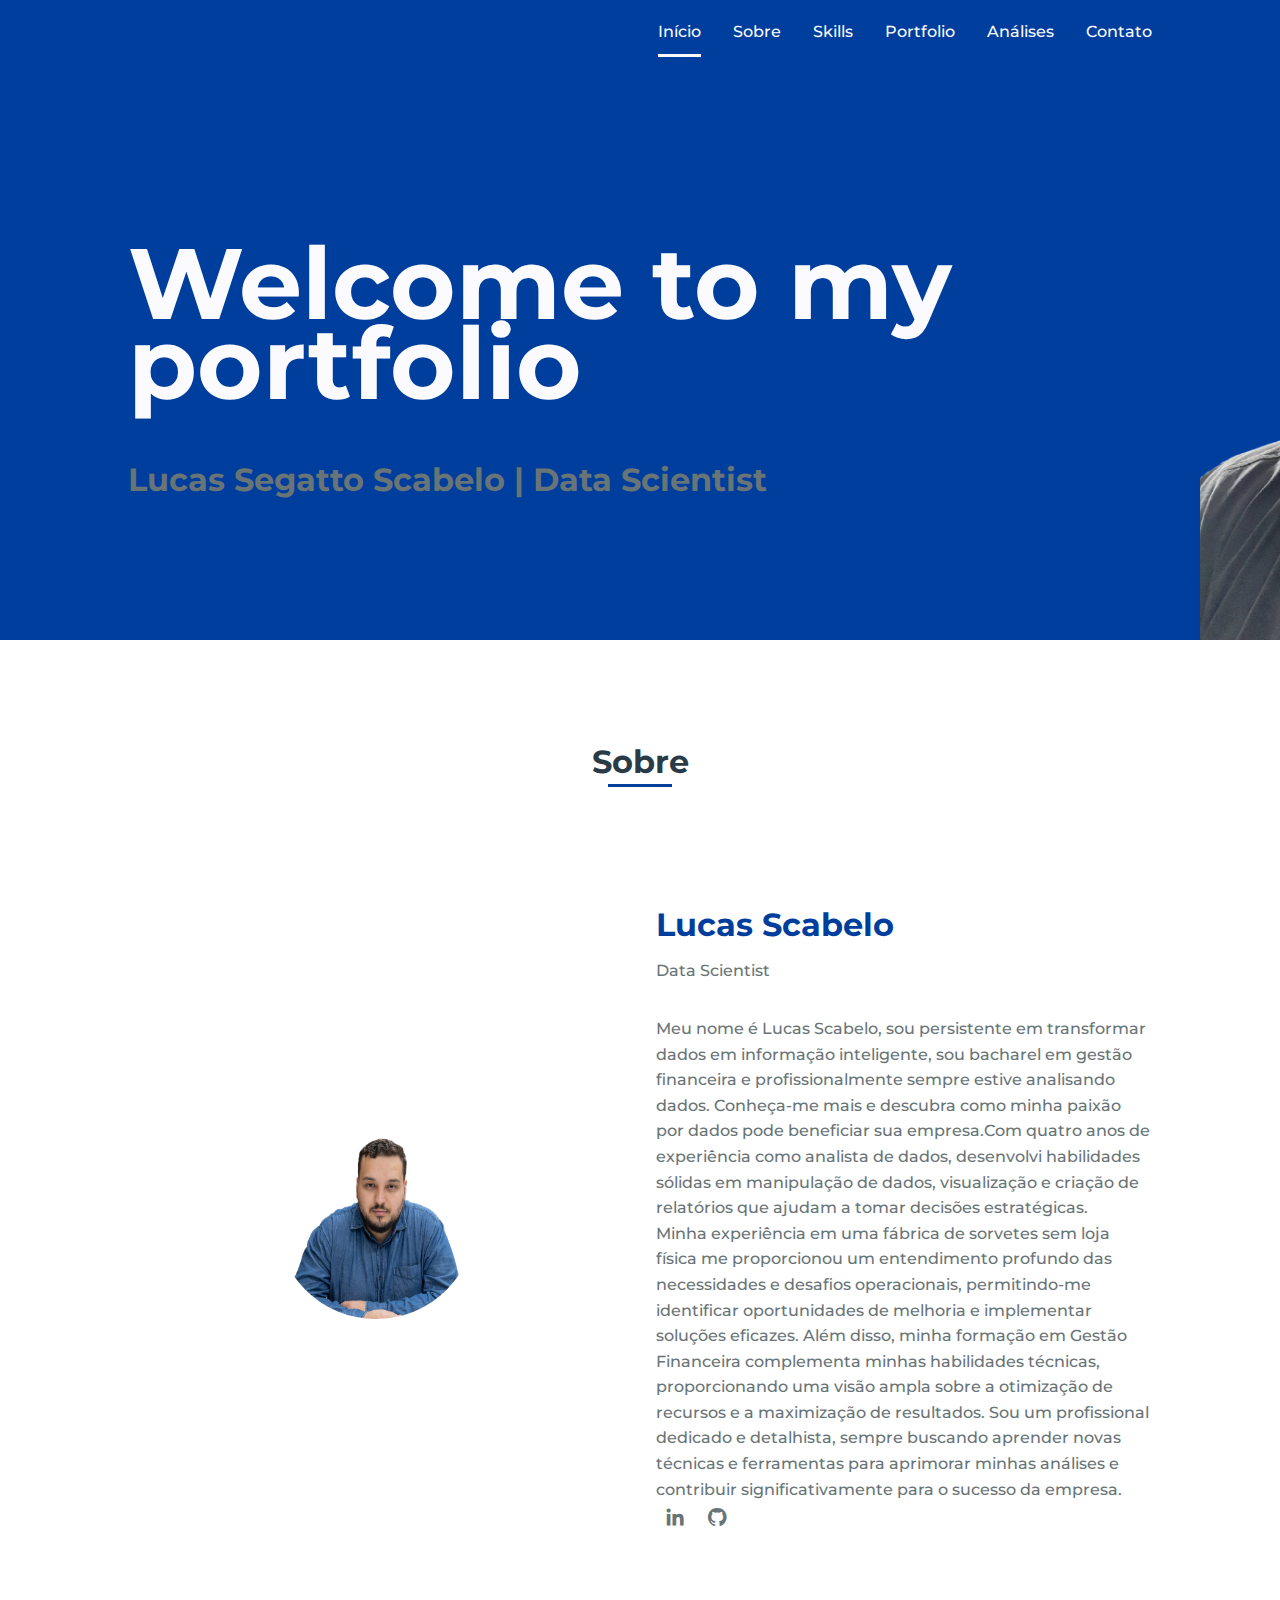
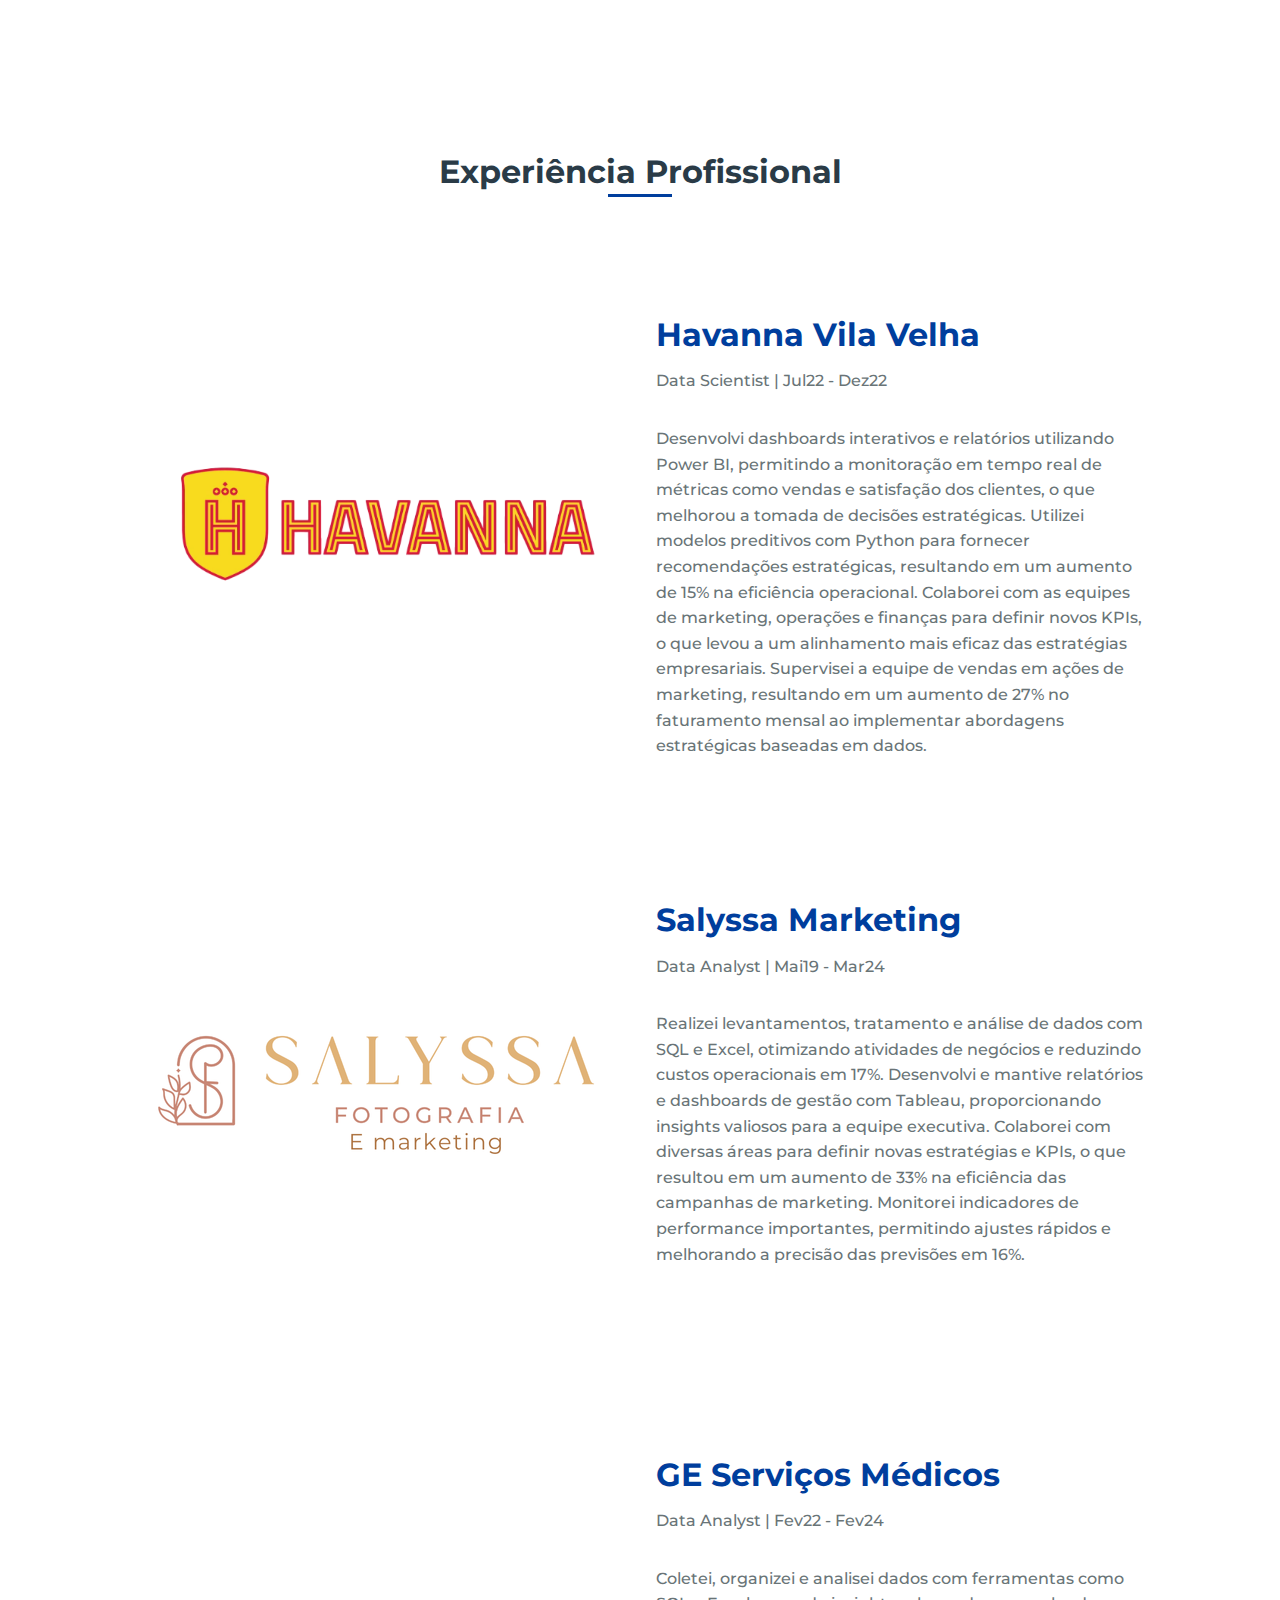
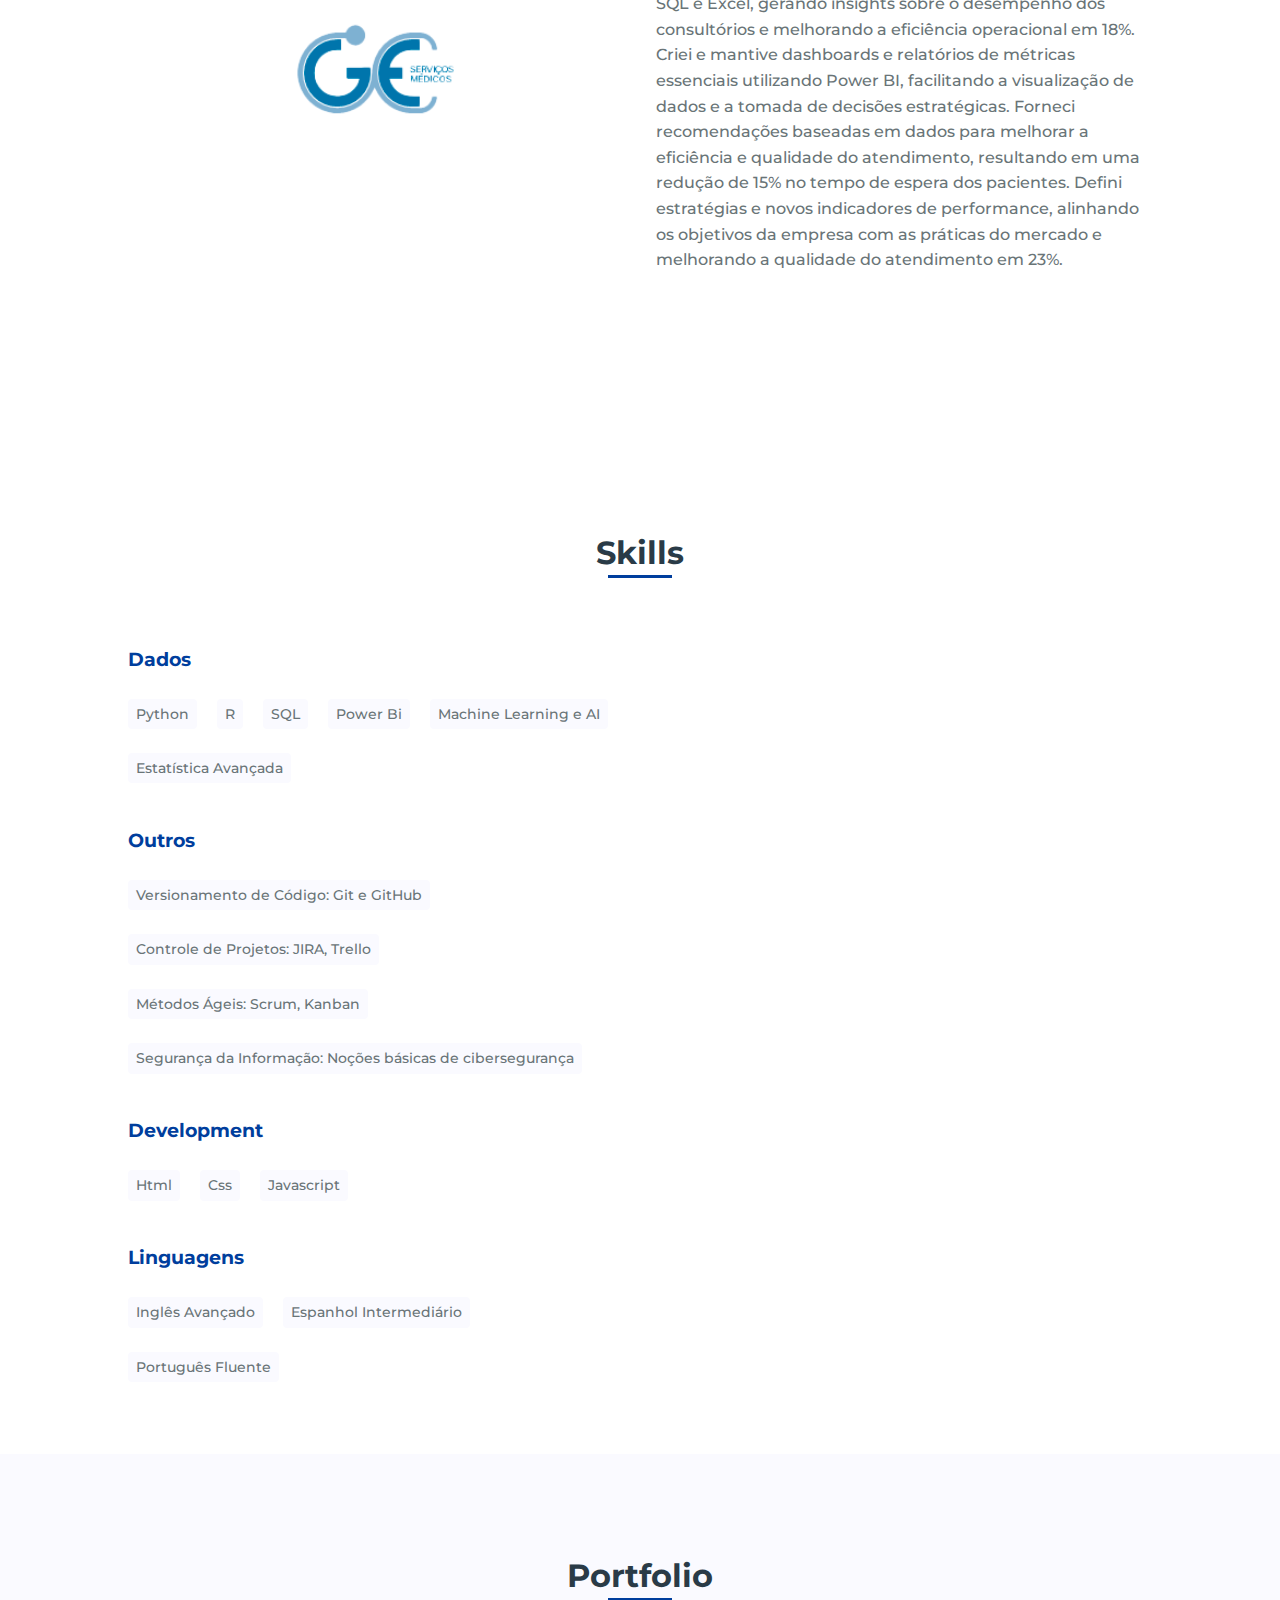
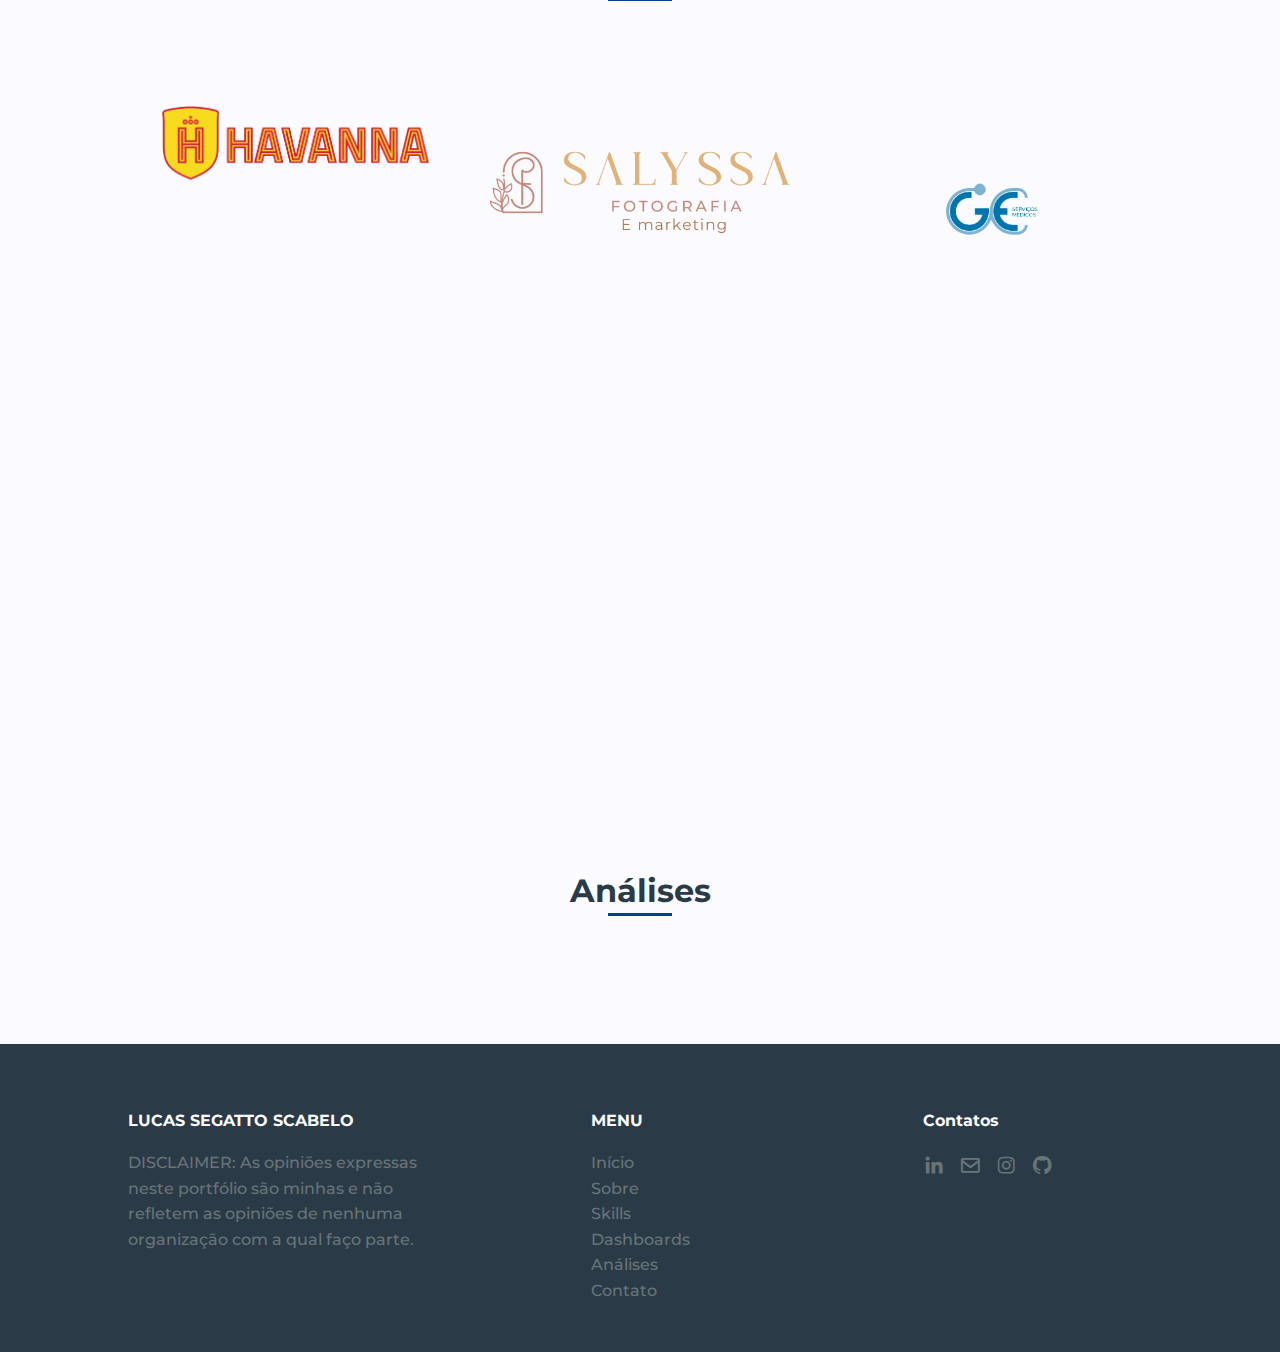
==== index.html @ 65e7956f "Add files via upload" ====
<!DOCTYPE html>
<html lang="pt">

<head>
    <meta charset="UTF-8">
    <meta name="viewport" content="width=device-width, initial-scale=1.0">

    <!-- ===== CSS ===== -->
    <link rel="stylesheet" href="styles.css">

    <!-- ===== BOX ICONS ===== -->
    <link href='https://cdn.jsdelivr.net/npm/boxicons@2.0.5/css/boxicons.min.css' rel='stylesheet'>

    <title>Lucas Scabelo - Portfolio</title>
</head>

<body>
    <!--===== HEADER =====-->
    <header class="l-header">
        <nav class="nav bd-grid">
            <div>
                <a href="#" class="nav__logo"></a>
            </div>

            <div class="nav__menu" id="nav-menu">
                <ul class="nav__list">
                    <li class="nav__item"><a href="#home" class="nav__link active">Início</a></li>
                    <li class="nav__item"><a href="#about" class="nav__link">Sobre</a></li>
                    <li class="nav__item"><a href="#skills" class="nav__link">Skills</a></li>
                    <li class="nav__item"><a href="#portfolio" class="nav__link">Portfolio</a></li>
                    <li class="nav__item"><a href="#análises" class="nav__link">Análises</a></li>
                    <li class="nav__item"><a href="#contact" class="nav__link">Contato</a></li>
                </ul>
            </div>

            <div class="nav__toggle" id="nav-toggle">
                <i class='bx bx-menu'></i>
            </div>
        </nav>
    </header>

    <main class="l-main">
        <!--===== HOME =====-->
        <section class="home" id="home">
            <div class="home__container bd-grid">
                <h1 class="home__title"><span></span><br>Welcome to my portfolio</h1>
                <h1 class="home__sub"><br>Lucas Segatto Scabelo | Data Scientist</h1>

                <img src="img/lucas perfil p site.png" alt="" class="home__img">
            </div>
        </section>

        <!--===== ABOUT =====-->
        <section class="about section" id="about">
            <h2 class="section-title">Sobre</h2>

            <div class="about__container bd-grid">
                <div class="about__img">
                    <img src="img/lucas2.png" alt="">
                </div>

                <div>
                    <h2 class="about__subtitle">Lucas Scabelo</h2>
                    <span class="about__profession">Data Scientist</span>
                    <p class="about__text">
                    <p>Meu nome é Lucas Scabelo, sou persistente em transformar dados em informação inteligente, sou
                        bacharel em
                        gestão financeira e profissionalmente sempre estive analisando dados. Conheça-me mais e descubra
                        como minha paixão por dados pode beneficiar sua empresa.Com quatro anos de experiência como
                        analista de dados, desenvolvi habilidades sólidas em manipulação de dados, visualização e
                        criação de relatórios que ajudam a tomar decisões estratégicas.
                    <p>

                    <p> Minha experiência em uma fábrica de sorvetes sem loja física me proporcionou um entendimento
                        profundo das necessidades e desafios operacionais, permitindo-me identificar oportunidades de
                        melhoria e implementar soluções eficazes.

                        Além disso, minha formação em Gestão Financeira complementa minhas habilidades técnicas,
                        proporcionando uma visão ampla sobre a otimização de recursos e a maximização de resultados. Sou
                        um profissional dedicado e detalhista, sempre buscando aprender novas técnicas e ferramentas
                        para aprimorar minhas análises e contribuir significativamente para o sucesso da empresa. </p>

                    <div class="about__social">
                        <a href="https://www.linkedin.com/in/lucassegattoscabelo/" class="about__social-icon"><i
                                class='bx bxl-linkedin'></i></a>
                        <a href="https://github.com/LucasSScabelo" class="about__social-icon"><i
                                class='bx bxl-github'></i></a>
                    </div>
                </div>
            </div>
        </section>

        <!--===== Experiência =====-->
        <section class="about section" id="about">
            <h2 class="section-title">Experiência Profissional</h2>

            <div class="about__container bd-grid">
                <div class="__img">
                    <img src="img/Havanna.png" alt="">
                </div>

                <div>
                    <h2 class="about__subtitle">Havanna Vila Velha</h2>
                    <span class="about__profession">Data Scientist | Jul22 - Dez22</span>
                    <p class="about__text">
                    <p>Desenvolvi dashboards interativos e relatórios utilizando Power BI, permitindo a monitoração em
                        tempo real de métricas como vendas e satisfação dos clientes, o que melhorou a tomada de
                        decisões estratégicas. Utilizei modelos preditivos com Python para fornecer recomendações
                        estratégicas, resultando em um aumento de 15% na eficiência operacional.
                        Colaborei com as equipes de marketing, operações e finanças para definir novos KPIs, o que levou
                        a um alinhamento mais eficaz das estratégias empresariais.
                        Supervisei a equipe de vendas em ações de marketing, resultando em um aumento de 27% no
                        faturamento mensal ao implementar abordagens estratégicas baseadas em dados.</p>


                </div>
            </div>
            <div class="about__container bd-grid">
                <div class="__img">
                    <img src="img/Coloração pessoal .png" alt="">
                </div>

                <div>
                    <h2 class="about__subtitle">Salyssa Marketing</h2>
                    <span class="about__profession">Data Analyst | Mai19 - Mar24</span>
                    <p class="about__text">
                    <p>Realizei levantamentos, tratamento e análise de dados com SQL e Excel, otimizando atividades de
                        negócios e reduzindo custos operacionais em 17%. Desenvolvi e mantive relatórios e dashboards de
                        gestão com Tableau, proporcionando insights valiosos para a equipe executiva. Colaborei com
                        diversas áreas para definir novas estratégias e KPIs, o que resultou em um aumento de 33% na
                        eficiência das campanhas de marketing. Monitorei indicadores de performance importantes,
                        permitindo ajustes rápidos e melhorando a precisão das previsões em 16%.</p>


                </div>
            </div>


            <div class="about__container bd-grid">
                <div class="ge__img">
                    <img src="img/logoge.png" alt="">
                </div>

                <div>
                    <h2 class="about__subtitle">GE Serviços Médicos</h2>
                    <span class="about__profession">Data Analyst | Fev22 - Fev24</span>
                    <p class="about__text">
                    <p>Coletei, organizei e analisei dados com ferramentas como SQL e Excel, gerando insights sobre o desempenho dos consultórios e melhorando a eficiência operacional em 18%. Criei e mantive dashboards e relatórios de métricas essenciais utilizando Power BI, facilitando a visualização de dados e a tomada de decisões estratégicas. Forneci recomendações baseadas em dados para melhorar a eficiência e qualidade do atendimento, resultando em uma redução de 15% no tempo de espera dos pacientes. Defini estratégias e novos indicadores de performance, alinhando os objetivos da empresa com as práticas do mercado e melhorando a qualidade do atendimento em 23%.</p>


                </div>
            </div>
        </section>

        <!--===== SKILLS =====-->
        <section class="skills section" id="skills">
            <h2 class="section-title">Skills</h2>

            <div class="skills__container bd-grid">
                <div class="skills__box">
                    <h3 class="skills__subtitle">Dados</h3>
                    <span class="skills__name">Python</span>
                    <span class="skills__name">R</span>
                    <span class="skills__name">SQL</span>
                    <span class="skills__name">Power Bi</span>
                    <span class="skills__name">Machine Learning e AI</span>
                    <span class="skills__name">Estatística Avançada</span>

                    <h3 class="skills__subtitle">Outros</h3>
                    <span class="skills__name">Versionamento de Código: Git e GitHub</span>
                    <span class="skills__name">Controle de Projetos: JIRA, Trello</span>
                    <span class="skills__name">Métodos Ágeis: Scrum, Kanban</span>
                    <span class="skills__name">Segurança da Informação: Noções básicas de cibersegurança</span>

                    <h3 class="skills__subtitle">Development</h3>
                    <span class="skills__name">Html</span>
                    <span class="skills__name">Css</span>
                    <span class="skills__name">Javascript</span>

                    <h3 class="skills__subtitle">Linguagens</h3>
                    <span class="skills__name">Inglês Avançado</span>
                    <span class="skills__name">Espanhol Intermediário</span>
                    <span class="skills__name">Português Fluente</span>
                </div>

                <div class="skills__img">
                    <img src="img/sobre.jpg" alt="">
                </div>
            </div>
        </section>

        <!--===== PORTFOLIO =====-->
        <section class="portfolio section" id="portfolio">
            <h2 class="section-title">Portfolio</h2>

            <div class="portfolio__container bd-grid">
                <div class="portfolio__img">
                    <img src="img/Havanna.png" alt="">

                    <div class="portfolio__link">
                        <a href="portfolio.html" class="portfolio__link-name">Clique e saiba mais</a>
                    </div>
                </div>
                <div class="portfolio__img">
                    <img src="img/PP1.png" alt="">

                    <div class="portfolio__link">
                        <a href="portfolio.html" class="portfolio__link-name">Clique e saiba mais</a>
                    </div>
                </div>
                <div class="portfolio__img">
                    <img src="img/logoge.png" alt="">

                    <div class="portfolio__link">
                        <a href="portfolio.html" class="portfolio__link-name">Clique e saiba mais</a>
                    </div>
                </div>
            </div>
        </section>

        <!--===== ANÁLISES =====-->
        <section class="portfolio section" id="portfolio">
            <h2 class="section-title">Análises</h2>

            <div class="portfolio__container bd-grid">
                <div class="portfolio__img">
                    <img src="img/work1.jg" alt="">

                    <div class="portfolio__link">
                        <a href="#" class="portfolio__link-name">Clique e saiba mais</a>
                    </div>
                </div>
                <div class="portfolio__img">
                    <img src="img/work2.jg" alt="">

                    <div class="portfolio__link">
                        <a href="#" class="portfolio__link-name">Clique e saiba mais</a>
                    </div>
                </div>
                <div class="portfolio__img">
                    <img src="assets/img/work3.pg" alt="">

                    <div class="portfolio__link">
                        <a href="#" class="portfolio__link-name">Clique e saiba mais</a>
                    </div>
                </div>
                <div class="portfolio__img">
                    <img src="assets/img/work4.pg" alt="">

                    <div class="portfolio__link">
                        <a href="#" class="portfolio__link-name">Clique e saiba mais</a>
                    </div>
                </div>
                <div class="portfolio__img">
                    <img src="assets/img/work5.pg" alt="">

                    <div class="portfolio__link">
                        <a href="#" class="portfolio__link-name">Clique e saiba mais</a>
                    </div>
                </div>
                <div class="portfolio__img">
                    <img src="assets/img/work6.pg" alt="">

                    <div class="portfolio__link">
                        <a href="#" class="portfolio__link-name">Clique e saiba mais</a>
                    </div>
                </div>
            </div>
        </section>



        <!--===== FOOTER =====-->
        <footer class="footer section">
            <div class="footer__container bd-grid">
                <div class="footer__data">
                    <h2 class="footer__title">LUCAS SEGATTO SCABELO</h2>
                    <p class="footer__text">DISCLAIMER: As opiniões expressas neste portfólio são minhas e não refletem as opiniões de nenhuma organização com a qual faço parte.
                    </p>
                </div>

                <div class="footer__data">
                    <h2 class="footer__title">MENU</h2>
                    <ul>
                        <li><a href="#home" class="footer__link">Início</a></li>
                        <li><a href="#about" class="footer__link">Sobre</a></li>
                        <li><a href="#skills" class="footer__link">Skills</a></li>
                        <li><a href="#portfolio" class="footer__link">Dashboards</a></li>
                        <li><a href="#análises" class="footer__link">Análises</a></li>
                        <li><a href="#Contact" class="footer__link">Contato</a></li>
                    </ul>
                </div>

                <div class="footer__data">
                    <h2 class="footer__title">Contatos</h2>
                    <a href="https://www.linkedin.com/in/lucassegattoscabelo/" class="footer__social" target="_blank">
                        <i class='bx bxl-linkedin'></i>
                    </a>
                    <a href="mailto:lucassegattoscabelo@gmail.com" class="footer__social">
                        <i class='bx bx-envelope'></i>
                    </a>
                    <a href="https://www.instagram.com/lucascabeloo" class="footer__social" target="_blank">
                        <i class='bx bxl-instagram'></i>
                    </a>
                    <a href="https://github.com/LucasSScabelo" class="footer__social"><i class='bx bxl-github'></i></a>
                </div>
            </div>
        </footer>
        <!--===== MAIN JS =====-->
        <script src="main.js"></script>
</body>

</html>
---- styles.css ----
/*===== GOOGLE FONTS =====*/
@import url("https://fonts.googleapis.com/css2?family=Montserrat:wght@500;600;700&display=swap");

/*===== VARIABLES CSS =====*/
:root{
    --header-height: 3rem;
    --font-medium: 500;
}

/*===== Colores =====*/
:root{
    --first-color: #003e9d;
    --white-color: #FAFAFF;
    --dark-color: #2A3B47;
    --text-color: #697477;
}

/*===== Fuente y tipografia =====*/
:root{
    --body-font: 'Montserrat', sans-serif;
    --big-font-size: 6.25rem;
    --h2-font-size: 1.25rem;
    --normal-font-size: .938rem;
    --small-font-size: .813rem;
}
@media screen and (min-width: 768px){
    :root{
        --big-font-size: 10.5rem;
        --h2-font-size: 2rem;
        --normal-font-size: 1rem;
        --small-font-size: .875rem;
    }
}

/*===== Margenes =====*/
:root{
    --mb-1: .5rem;
    --mb-2: 1rem;
    --mb-3: 1.5rem;
    --mb-4: 2rem;
}

/*===== z index =====*/
:root{
    --z-fixed: 100;
}

/*===== BASE =====*/
*,::before,::after{
    box-sizing: border-box;
}
html{
    scroll-behavior: smooth;
}
body{
    margin: var(--header-height) 0 0 0;
    font-family: var(--body-font);
    font-size: var(--normal-font-size);
    font-weight: var(--font-medium);
    color: var(--text-color);
    line-height: 1.6;
}
h1,h2,p{
    margin: 0;
}
ul{
    margin: 0;
    padding: 0;
    list-style: none;
}
a{
    text-decoration: none;
    color: var(--text-color);
}
img{
    max-width: 100%;
    height: auto;
    display: block;
}

/*===== CLASS CSS ===== */
.section{
    padding: 3rem 0;
}
.section-title{
    position: relative;
    font-size: var(--h2-font-size);
    color: var(--dark-color);
    margin: var(--mb-4) 0;
    text-align: center;
}
.section-title::after{
    position: absolute;
    content: "";
    width: 32px;
    height: .18rem;
    left: 0;
    right: 0;
    margin: auto;
    top: 2rem;
    background-color: var(--first-color);
}

/*===== LAYOUT =====*/
.bd-grid{
    max-width: 1024px;
    display: grid;
    grid-template-columns: 100%;
    grid-column-gap: 2rem;
    width: calc(100% - 2rem);
    margin-left: var(--mb-2);
    margin-right: var(--mb-2);
}
.l-header{
    width: 100%;
    position: fixed;
    top: 0;
    left: 0;
    z-index: var(--z-fixed);
    background-color: var(--first-color);
}

/*===== NAV =====*/
.nav{
    height: var(--header-height);
    display: flex;
    justify-content: space-between;
    align-items: center;
}
@media screen and (max-width: 768px){
    .nav__menu{
        position: fixed;
        top: var(--header-height);
        right: -100%;
        width: 80%;
        height: 100%;
        padding: 2rem;
        background-color: rgba(255,255,255,.3);
        transition: .5s;
        backdrop-filter: blur(10px);
    }
}
.nav__item{
    margin-bottom: var(--mb-4);
}
.nav__link{
    position: relative;
    color: var(--dark-color);
}
.nav__link:hover{
    color: var(--first-color);
}
.nav__logo{
    color: var(--white-color);
}
.nav__toggle{
    color: var(--white-color);
    font-size: 1.5rem;
    cursor: pointer;
}

/*=== Show menu ===*/
.show{
    right: 0;
}

/*Active menu*/
.active::after{
    position: absolute;
    content: "";
    width: 100%;
    height: .18rem;
    left: 0;
    top: 2rem;
    background-color: var(--first-color);
}

/*===== HOME =====*/
.home{
    position: relative;
    background-color: var(--first-color);
    overflow: hidden;
}
.home__container{
    height: calc(100vh - var(--header-height));
    row-gap: 5rem;
}
.home__title{
    align-self: flex-end;
    font-size: 100px;
    color: var(--white-color);
    line-height: .8;
}
.home__title span{
    text-shadow: 0 20px 25px rgba(0,0,0,.5);
}
.home__scroll{
    align-self: flex-end;
    padding-bottom: var(--mb-4);
}
.home__scroll-link{
    writing-mode: vertical-lr;
    transform: rotate(-180deg);
    color: var(--white-color);
}
.home__img{
    position: absolute;
    right: 0;
    left: 1200px;
    bottom: 0;
    width: 295px;
}

/* ===== ABOUT =====*/
.about__container{
    justify-items: center;
    row-gap: 2rem;
    text-align: center;
}
.about__img{
    display: flex;
    justify-content: center;
    padding-top: 1rem;
    width: 120px;
    height: 120px;
    border-radius: 50%;
    overflow: hidden;
    max-width: none;
}
.about__img img {
    width: auto; 
    height: 100%; /* Ajusta a altura automaticamente para manter a proporção */
    max-width: none; /* Remove qualquer limite de largura máxima */
}
.about__subtitle{
    font-size: var(--h2-font-size);
    color: var(--first-color);
    margin-bottom: var(--mb-1);
}
.about__text{
    margin-bottom: var(--mb-4);
}
.about__profession{
    display: block;
    margin-bottom: var(--mb-4);
}
.about__social-icon{
    font-size: 1.4rem;
    margin: 0 var(--mb-1);
}
.about__social-icon:hover{
    color: var(--first-color);
}


.ge__img {
    display: flex;
    justify-content: center;
    padding-top: 1rem;
    width: 110%; /* Duplicando a largura */
    height: 110%; /* Duplicando a altura */
}



/* ===== JOB =====*/
.job__container{
    justify-items: center;
    row-gap: 2rem;
    text-align: center;
}

.job__subtitle{
    font-size: 20px;
    color: var(--first-color);
    margin-bottom: var(--mb-1);
}
.job__text{
    margin-bottom: var(--mb-4);
}
.job__figma iframe{
  border: 1px solid rgba(0, 0, 0, 0.1);
  width: 1600px;
  height: 900px;
}

.job__name{
    display: inline-block;
    font-size: var(--small-font-size);
    margin-right: var(--mb-2);
    margin-bottom: var(--mb-3);
    padding: .25rem .5rem;
    background-color: var(--white-color);
    border-radius: .25rem;
}

.job__name:hover{
    background-color: var(--first-color);
    color: var(--white-color);
}
/* ===== EXP =====*/
.exp__img{
    display: flex;
    justify-content: center;
    padding-top: 1rem;
    height: 70%;
    width: 70%;
    overflow: hidden;

}
.exp__img img{
    width: 300%;
}
/* ===== SKILLS =====*/
.skills__container{
    row-gap: 2rem;
}
.skills__subtitle{
    color: var(--first-color);
    margin-bottom: var(--mb-3);
}
.skills__name{
    display: inline-block;
    font-size: var(--small-font-size);
    margin-right: var(--mb-2);
    margin-bottom: var(--mb-3);
    padding: .25rem .5rem;
    background-color: var(--white-color);
    border-radius: .25rem;
}
.skills__name:hover{
    background-color: var(--first-color);
    color: var(--white-color);
}
.skills__img img{
    border-radius: .5rem;
}

/* ===== PORTFOLIO =====*/
.portfolio{
    background-color: var(--white-color);
}
.portfolio__container{
    justify-items: center;
    row-gap: 2rem;
}
.portfolio__img{
    position: relative;
    overflow: hidden;
}
.portfolio__img img{
    border-radius: .5rem;
}
.portfolio__link{
    position: absolute;
    bottom: -100%;
    width: 100%;
    height: 100%;
    display: flex;
    justify-content: center;
    align-items: center;
    background-color: rgba(255,255,255,.3);
    border-radius: .5rem;
    cursor: pointer;
    backdrop-filter: blur(10px);
    transition: .3s;
}
.portfolio__img:hover .portfolio__link{
    bottom: 0;
}
.portfolio__link-name{
    color: var(--dark-color);
    font-size: 30px;
}

/* ===== CONTACT =====*/
.contact__container{
    row-gap: 2rem;
}
.contact__subtitle{
    font-size: var(--normal-font-size);
    color: var(--first-color);
}
.contact__text{
    display: inline-block;
    margin-bottom: var(--mb-2);
}
.contact__inputs{
    display: grid;
    grid-template-columns: repeat(2, 1fr);
    column-gap: 1rem;
}
.contact__input{
    width: 100%;
    padding: .8rem;
    outline: none;
    border: 1.5px solid var(--dark-color);
    font-size: var(--normal-font-size);
    margin-bottom: var(--mb-4);
    border-radius: .5rem;
}
.contact__button{
    display: block;
    background-color: var(--first-color);
    color: var(--white-color);
    padding: .75rem 2.5rem;
    margin-left: auto;
    border-radius: .5rem;
    border: none;
    outline: none;
    font-size: var(--normal-font-size);
    cursor: pointer;
}

/* ===== FOOTER=====*/
.footer{
    background-color: var(--dark-color);
}
.footer__container{
    row-gap: 2rem;
}
.footer__title{
    font-size: var(--normal-font-size);
    color: var(--white-color);
    margin-bottom: var(--mb-2);
}
.footer__link{
    padding: .25rem 0;
}
.footer__link:hover{
    color: var(--first-color);
}
.footer__social{
    font-size: 1.4rem;
    margin-right: var(--mb-1);
}
.footer__social:hover{
    color: var(--first-color);
}

/* ===== MEDIA QUERIES =====*/
/* For small devices */
@media screen and (max-width: 320px) {
    .home__img {
      width: 230px;
    }
  }
  
  @media screen and (min-width: 768px){
      body{
          margin: 0;
      }
      .section{
          padding-top: 4rem;
      }
      .section-title{
          margin-bottom: 3rem;
      }
      .section-title::after{
          width: 64px;
          top: 3rem;
      }
  
      .nav{
          height: calc(var(--header-height) + 1rem);
      }
      .nav__list{
          display: flex;
      }
      .nav__item{
          margin-left: var(--mb-4);
          margin-bottom: 0;
      }
      .nav__toggle{
          display: none;
      }
      .nav__link{
          color: var(--white-color);
      }
      .nav__link:hover{
          color: var(--white-color);
      }
      .active::after{
          background-color: var(--white-color);
      }
  
      .home__container{
          height: 100vh;
          grid-template-rows: 1.7fr 1fr;
          row-gap: 0;
      }
      .home__img{
          width: 524px;
          right: 10%;
      }
  
      .about__container{
          grid-template-columns: repeat(2, 1fr);
          align-items: center;
          text-align: initial;
          padding: 4rem 0;
      }
      .about__img{
          width: 200px;
          height: 200px;
      }
      .about__img img{
          width: 165px;
      }
  
      .skills__container{
          grid-template-columns: repeat(2, 1fr);
          align-items: center;
      }
  
      .portfolio__container{
          grid-template-columns: repeat(3, 1fr);
          grid-template-rows: repeat(2, 1fr);
          column-gap: 2rem;
      }
  
      .contact__container{
          grid-template-columns: repeat(2, 1fr);
          justify-items: center;
      }
      .contact__form{
          width: 380px;
      }
  
      .footer__container{
          grid-template-columns: repeat(3, 1fr);
          justify-items: center;
      }
  }
  
  @media screen and (min-width: 1024px){
      .bd-grid{
          margin-left: auto;
          margin-right: auto;
      }
  }
  
  /* For tall screens on mobiles y desktop*/
  @media screen and (min-height: 721px) {
      .home__container {
          height: 640px;
      }
      .home__img {
          width: 500px;
          right: 24%;
      }
  }
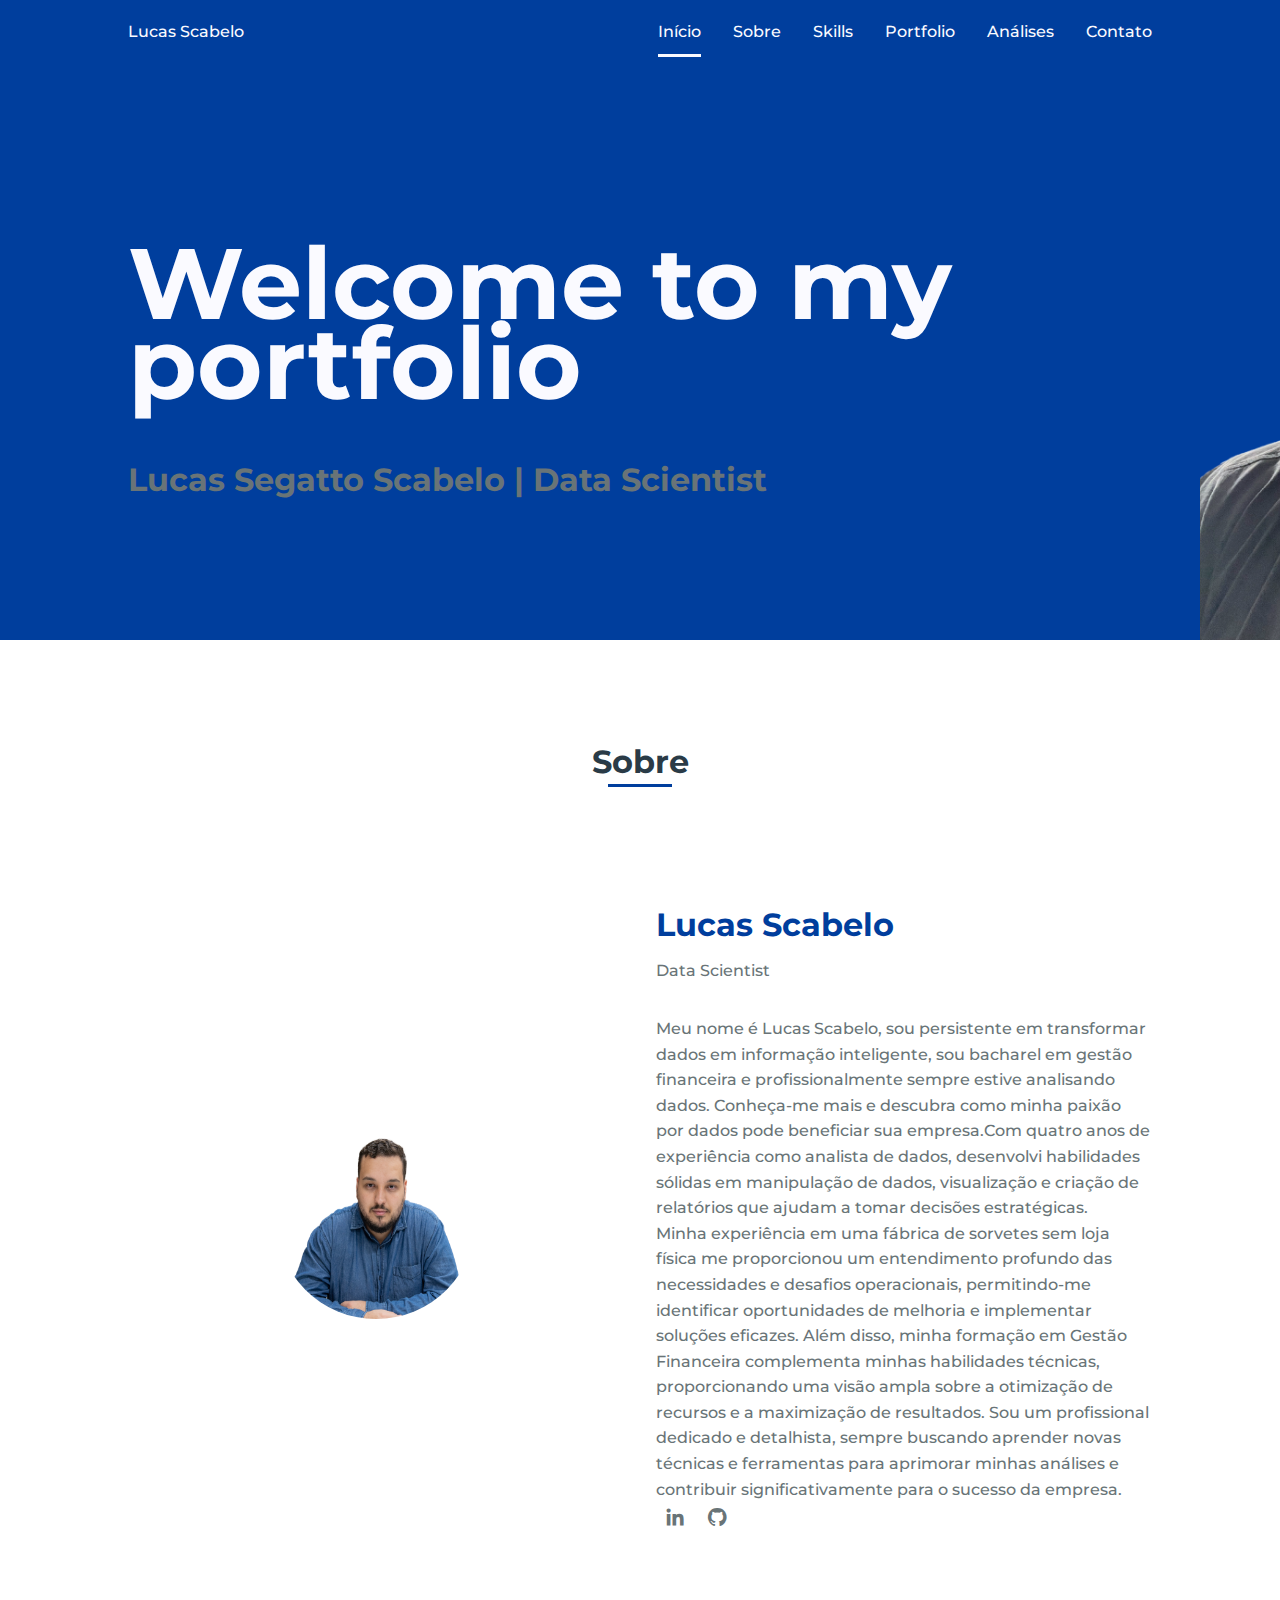
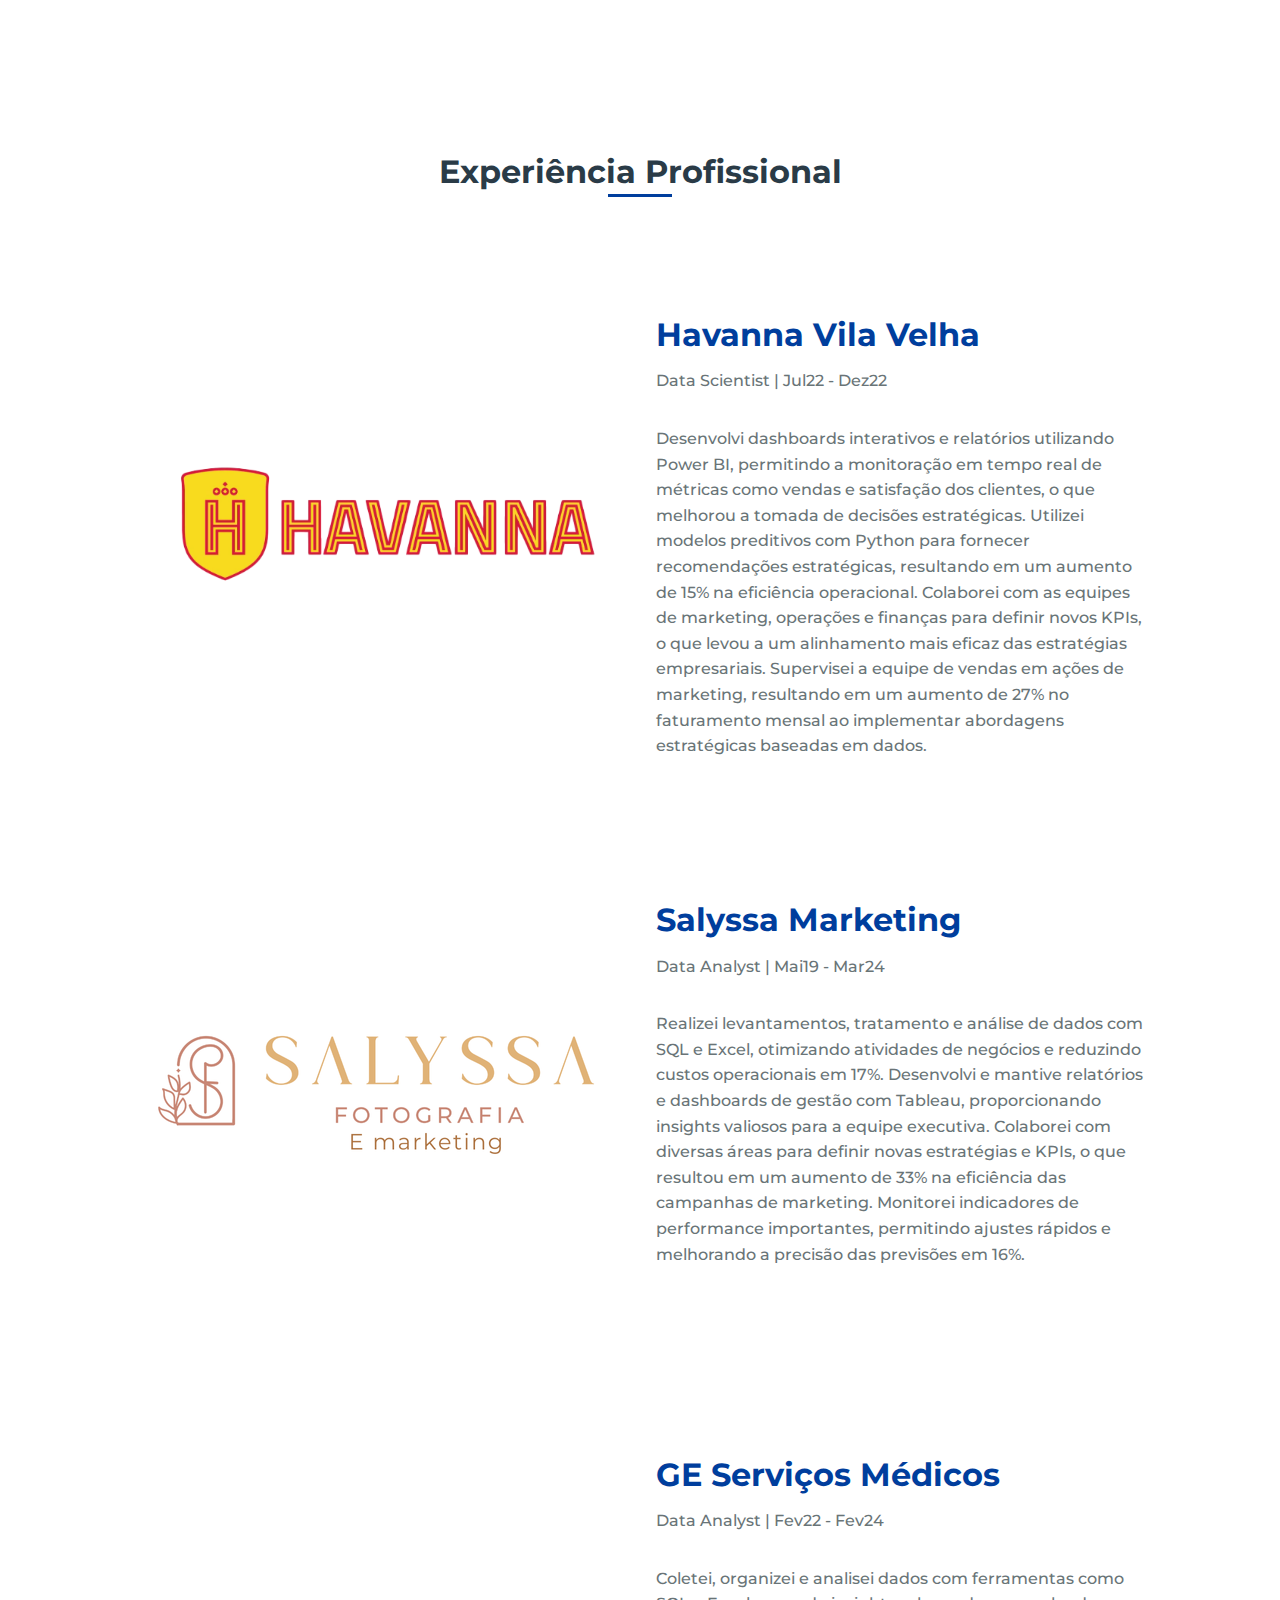
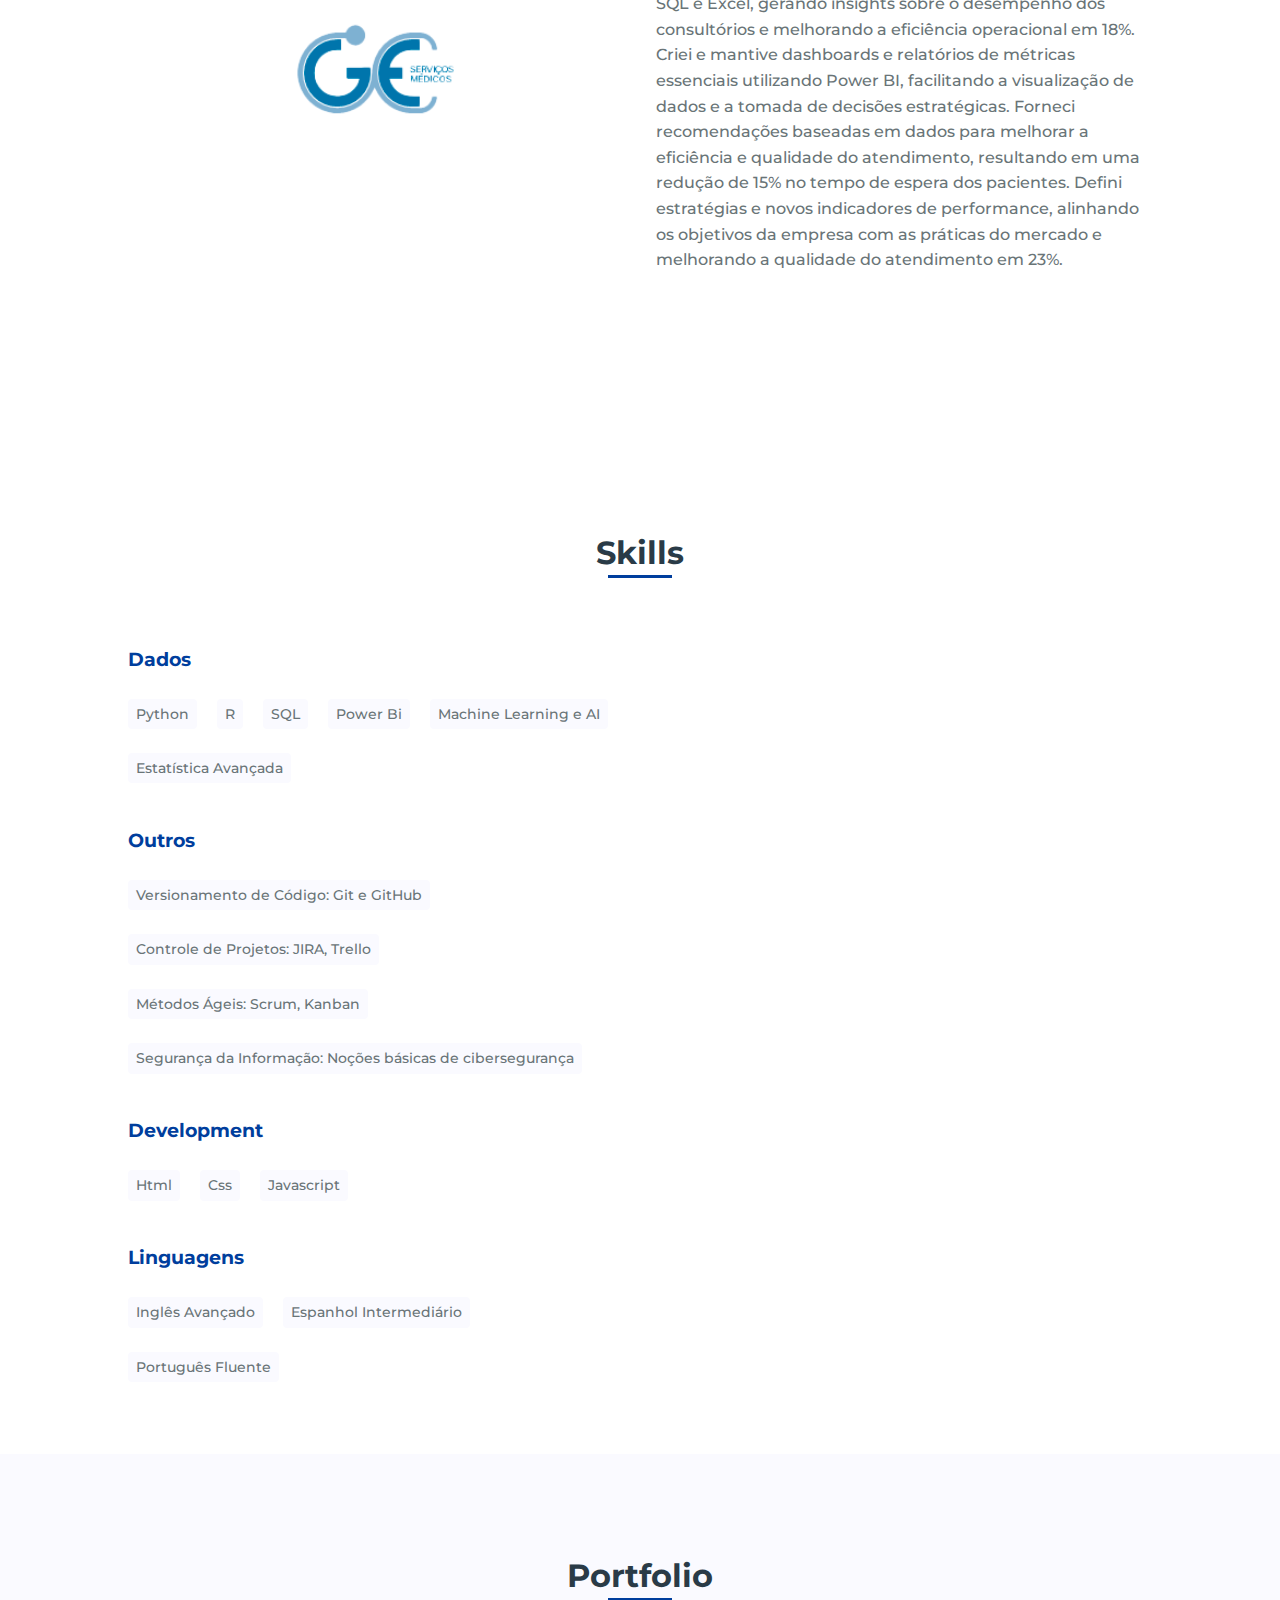
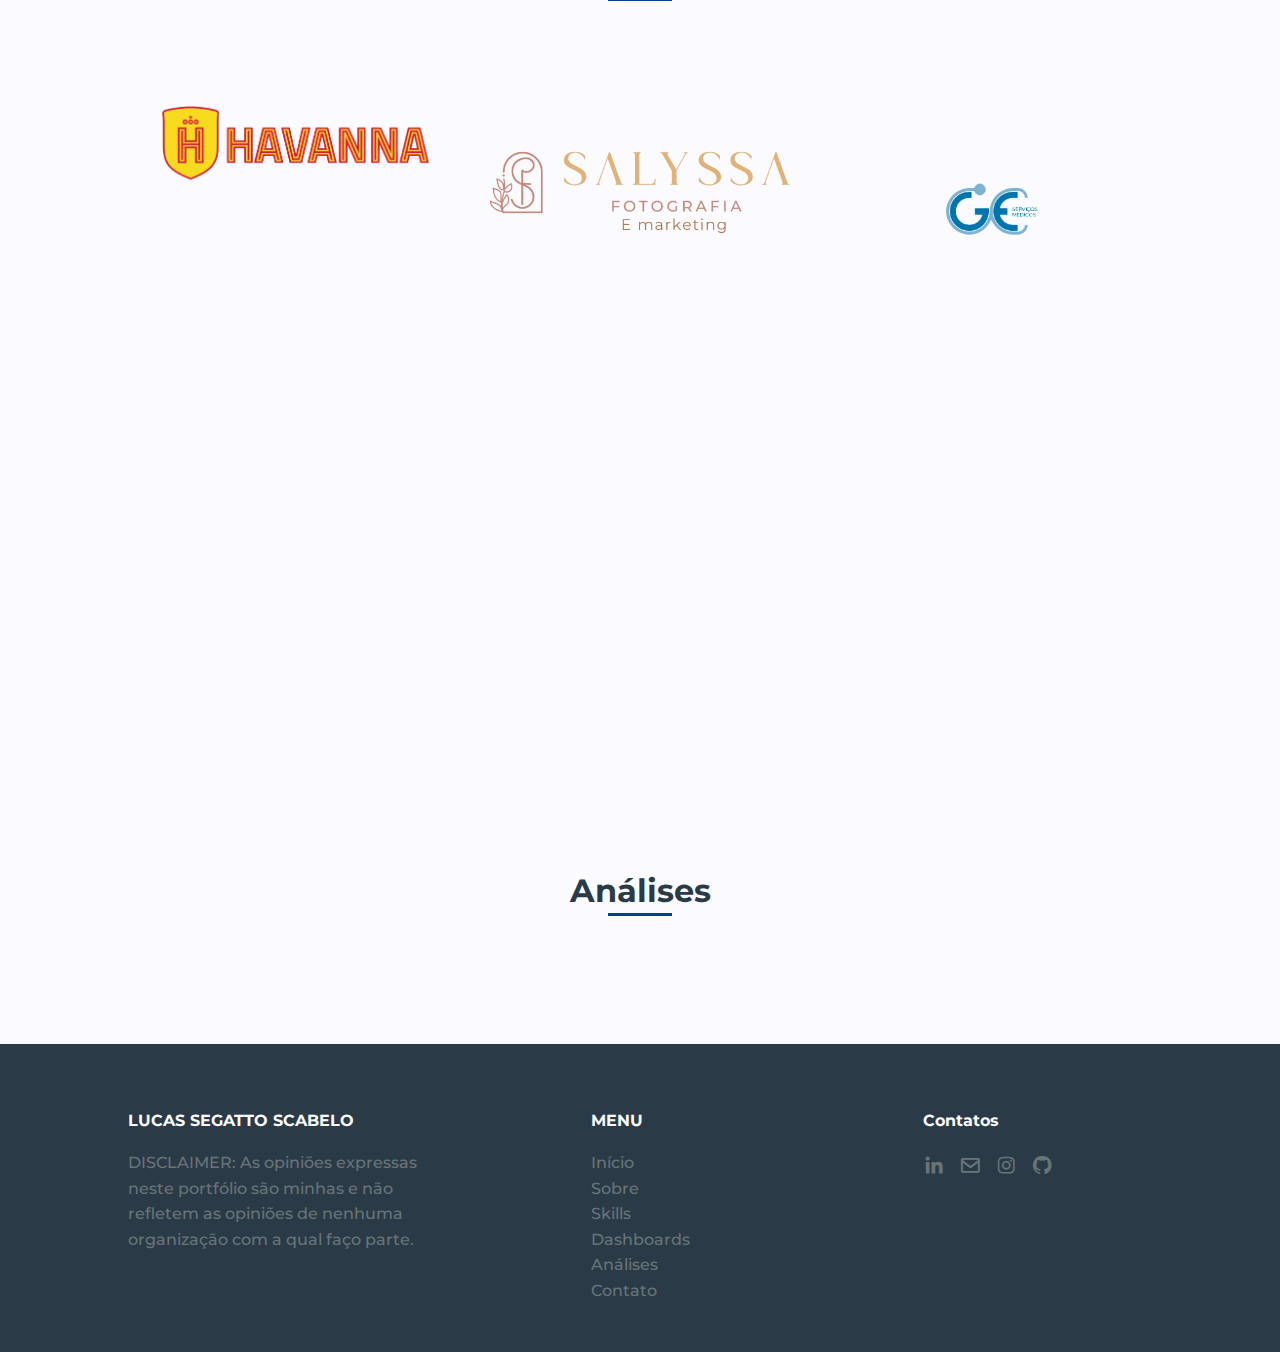
==== commit 98d279a1: "Add files via upload" ====
--- a/index.html
+++ b/index.html
@@ -19,7 +19,7 @@
     <header class="l-header">
         <nav class="nav bd-grid">
             <div>
-                <a href="#" class="nav__logo"></a>
+                <a href="#home" class="nav__logo">Lucas Scabelo</a>
             </div>
 
             <div class="nav__menu" id="nav-menu">
--- a/styles.css
+++ b/styles.css
@@ -265,9 +265,9 @@
 
 /* ===== JOB =====*/
 .job__container{
-    justify-items: center;
+    justify-items: safe;
     row-gap: 2rem;
-    text-align: center;
+    text-align:start;
 }
 
 .job__subtitle{
@@ -280,8 +280,8 @@
 }
 .job__figma iframe{
   border: 1px solid rgba(0, 0, 0, 0.1);
-  width: 1600px;
-  height: 900px;
+  width: 1200px;
+  height: 675px;
 }
 
 .job__name{
@@ -439,114 +439,197 @@
 }
 
 /* ===== MEDIA QUERIES =====*/
-/* For small devices */
+/* Para dispositivos pequenos (largura máxima de 320px) */
 @media screen and (max-width: 320px) {
     .home__img {
-      width: 230px;
-    }
-  }
-  
-  @media screen and (min-width: 768px){
-      body{
-          margin: 0;
-      }
-      .section{
-          padding-top: 4rem;
-      }
-      .section-title{
-          margin-bottom: 3rem;
-      }
-      .section-title::after{
-          width: 64px;
-          top: 3rem;
-      }
-  
-      .nav{
-          height: calc(var(--header-height) + 1rem);
-      }
-      .nav__list{
-          display: flex;
-      }
-      .nav__item{
-          margin-left: var(--mb-4);
-          margin-bottom: 0;
-      }
-      .nav__toggle{
-          display: none;
-      }
-      .nav__link{
-          color: var(--white-color);
-      }
-      .nav__link:hover{
-          color: var(--white-color);
-      }
-      .active::after{
-          background-color: var(--white-color);
-      }
-  
-      .home__container{
-          height: 100vh;
-          grid-template-rows: 1.7fr 1fr;
-          row-gap: 0;
-      }
-      .home__img{
-          width: 524px;
-          right: 10%;
-      }
-  
-      .about__container{
-          grid-template-columns: repeat(2, 1fr);
-          align-items: center;
-          text-align: initial;
-          padding: 4rem 0;
-      }
-      .about__img{
-          width: 200px;
-          height: 200px;
-      }
-      .about__img img{
-          width: 165px;
-      }
-  
-      .skills__container{
-          grid-template-columns: repeat(2, 1fr);
-          align-items: center;
-      }
-  
-      .portfolio__container{
-          grid-template-columns: repeat(3, 1fr);
-          grid-template-rows: repeat(2, 1fr);
-          column-gap: 2rem;
-      }
-  
-      .contact__container{
-          grid-template-columns: repeat(2, 1fr);
-          justify-items: center;
-      }
-      .contact__form{
-          width: 380px;
-      }
-  
-      .footer__container{
-          grid-template-columns: repeat(3, 1fr);
-          justify-items: center;
-      }
-  }
-  
-  @media screen and (min-width: 1024px){
-      .bd-grid{
-          margin-left: auto;
-          margin-right: auto;
-      }
-  }
-  
-  /* For tall screens on mobiles y desktop*/
-  @media screen and (min-height: 721px) {
-      .home__container {
-          height: 640px;
-      }
-      .home__img {
-          width: 500px;
-          right: 24%;
-      }
-  }
+        width: 230px;
+    }
+}
+
+/* Para dispositivos móveis como o iPhone 12 (largura máxima de 390px) */
+@media screen and (max-width: 390px) {
+    .nav__menu {
+        position: fixed;
+        top: var(--header-height);
+        right: -100%;
+        width: 100%;
+        height: 100%;
+        padding: 2rem;
+        background-color: rgba(255, 255, 255, 0.9);
+        transition: 0.5s;
+        backdrop-filter: blur(10px);
+    }
+
+    .home__container {
+        display: flex;
+        flex-direction: column;
+        align-items: center;
+        text-align: center;
+        height: auto;
+    }
+
+    .home__title {
+        font-size: 2.5rem;
+    }
+
+    .home__img {
+        width: 200px;
+        position: static;
+    }
+
+    .section-title {
+        font-size: 1.5rem;
+        margin-bottom: 1rem;
+    }
+
+    .about__container,
+    .skills__container,
+    .portfolio__container,
+    .contact__container,
+    .footer__container {
+        grid-template-columns: 1fr;
+        text-align: center;
+        padding: 2rem 1rem;
+    }
+
+    .about__img {
+        width: 150px;
+        height: 150px;
+    }
+
+    .about__img img {
+        width: 120px;
+    }
+
+    .contact__form {
+        width: 100%;
+    }
+
+    .job__figma iframe{
+        width: 100px;
+        height: 100px;
+        border: 2px solid #000; /* Define a moldura */
+        border-radius: 8px; /* Define bordas arredondadas */
+    }
+}
+
+/* Para dispositivos de tamanho médio (largura mínima de 768px) */
+@media screen and (min-width: 768px) {
+    body {
+        margin: 0;
+    }
+
+    .section {
+        padding-top: 4rem;
+    }
+
+    .section-title {
+        margin-bottom: 3rem;
+    }
+
+    .section-title::after {
+        width: 64px;
+        top: 3rem;
+    }
+
+    .nav {
+        height: calc(var(--header-height) + 1rem);
+    }
+
+    .nav__list {
+        display: flex;
+    }
+
+    .nav__item {
+        margin-left: var(--mb-4);
+        margin-bottom: 0;
+    }
+
+    .nav__toggle {
+        display: none;
+    }
+
+    .nav__link {
+        color: var(--white-color);
+    }
+
+    .nav__link:hover {
+        color: var(--white-color);
+    }
+
+    .active::after {
+        background-color: var(--white-color);
+    }
+
+    .home__container {
+        height: 100vh;
+        grid-template-rows: 1.7fr 1fr;
+        row-gap: 0;
+    }
+
+    .home__img {
+        width: 524px;
+        right: 10%;
+    }
+
+    .about__container {
+        grid-template-columns: repeat(2, 1fr);
+        align-items: center;
+        text-align: initial;
+        padding: 4rem 0;
+    }
+
+    .about__img {
+        width: 200px;
+        height: 200px;
+    }
+
+    .about__img img {
+        width: 165px;
+    }
+
+    .skills__container {
+        grid-template-columns: repeat(2, 1fr);
+        align-items: center;
+    }
+
+    .portfolio__container {
+        grid-template-columns: repeat(3, 1fr);
+        grid-template-rows: repeat(2, 1fr);
+        column-gap: 2rem;
+    }
+
+    .contact__container {
+        grid-template-columns: repeat(2, 1fr);
+        justify-items: center;
+    }
+
+    .contact__form {
+        width: 380px;
+    }
+
+    .footer__container {
+        grid-template-columns: repeat(3, 1fr);
+        justify-items: center;
+    }
+}
+
+/* Para telas grandes (largura mínima de 1024px) */
+@media screen and (min-width: 1024px) {
+    .bd-grid {
+        margin-left: auto;
+        margin-right: auto;
+    }
+}
+
+/* Para telas altas em dispositivos móveis e desktop (altura mínima de 721px) */
+@media screen and (min-height: 721px) {
+    .home__container {
+        height: 640px;
+    }
+
+    .home__img {
+        width: 500px;
+        right: 24%;
+    }
+}
